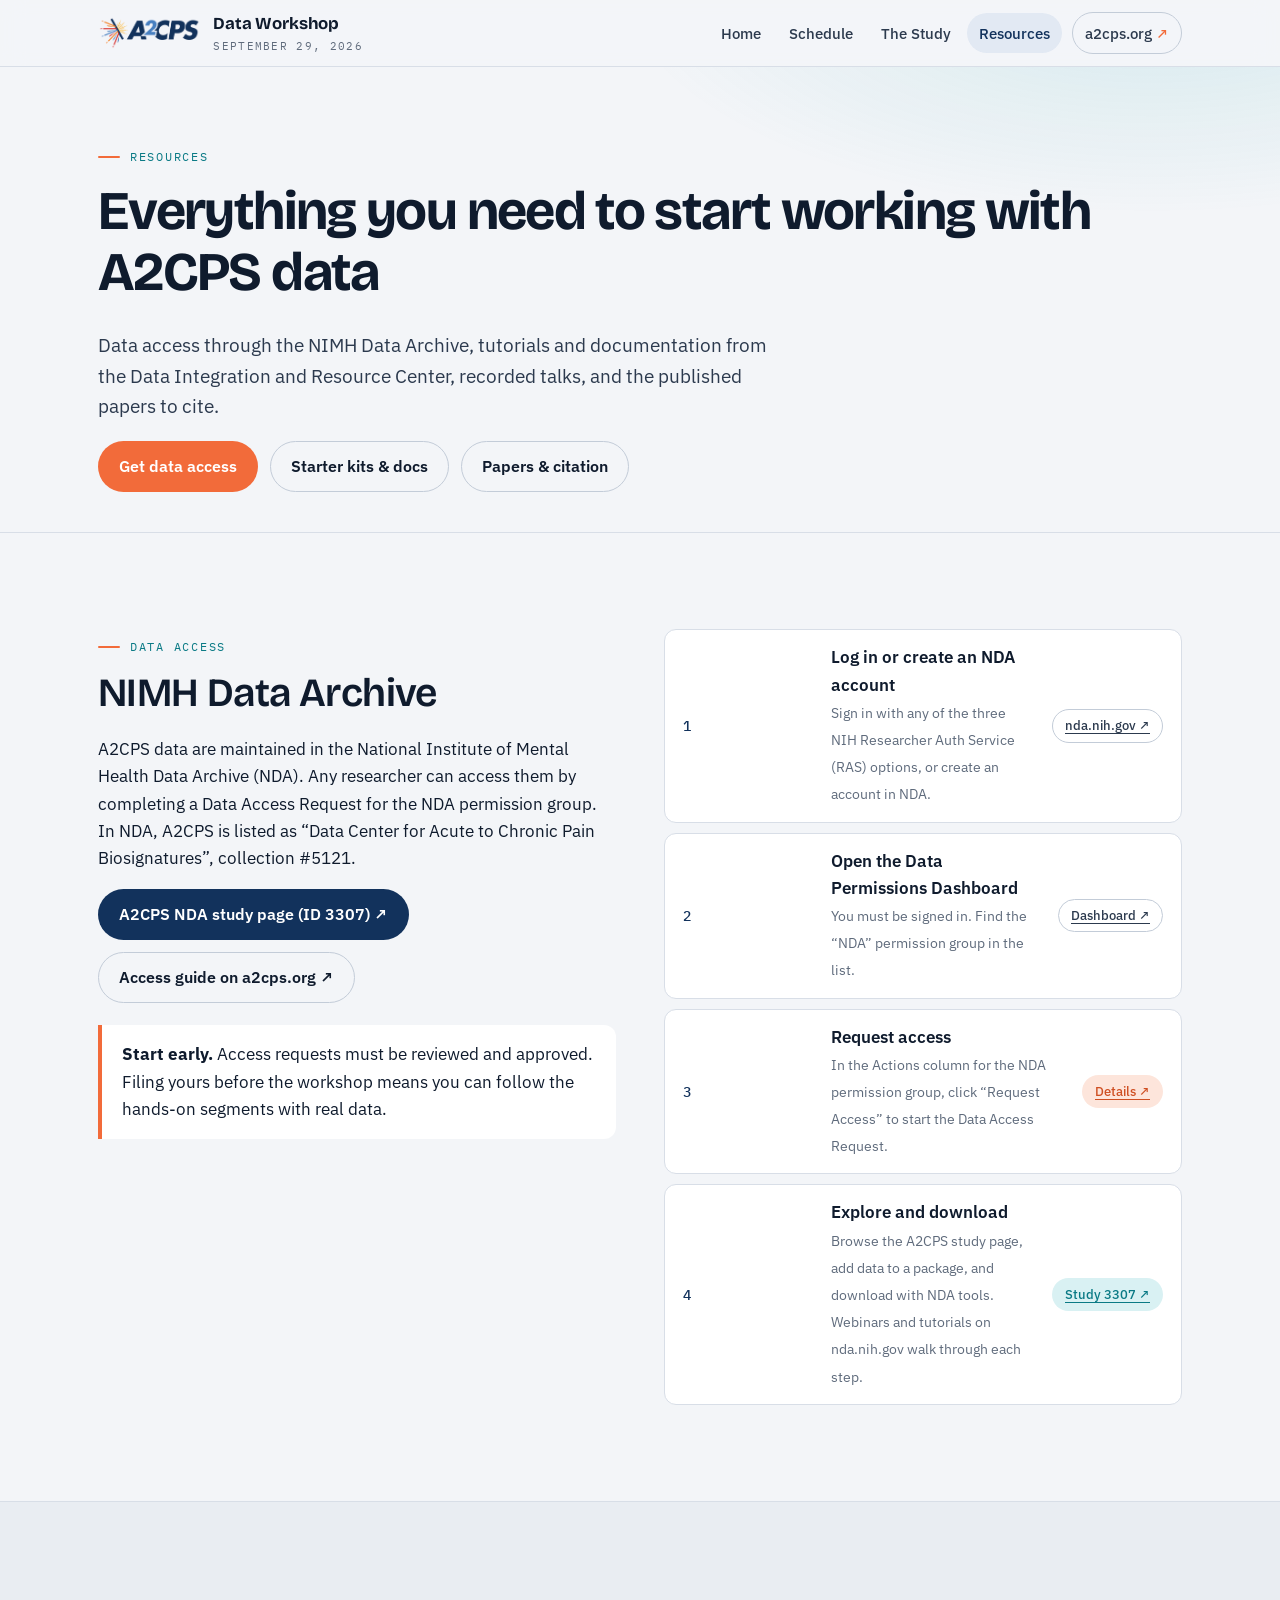
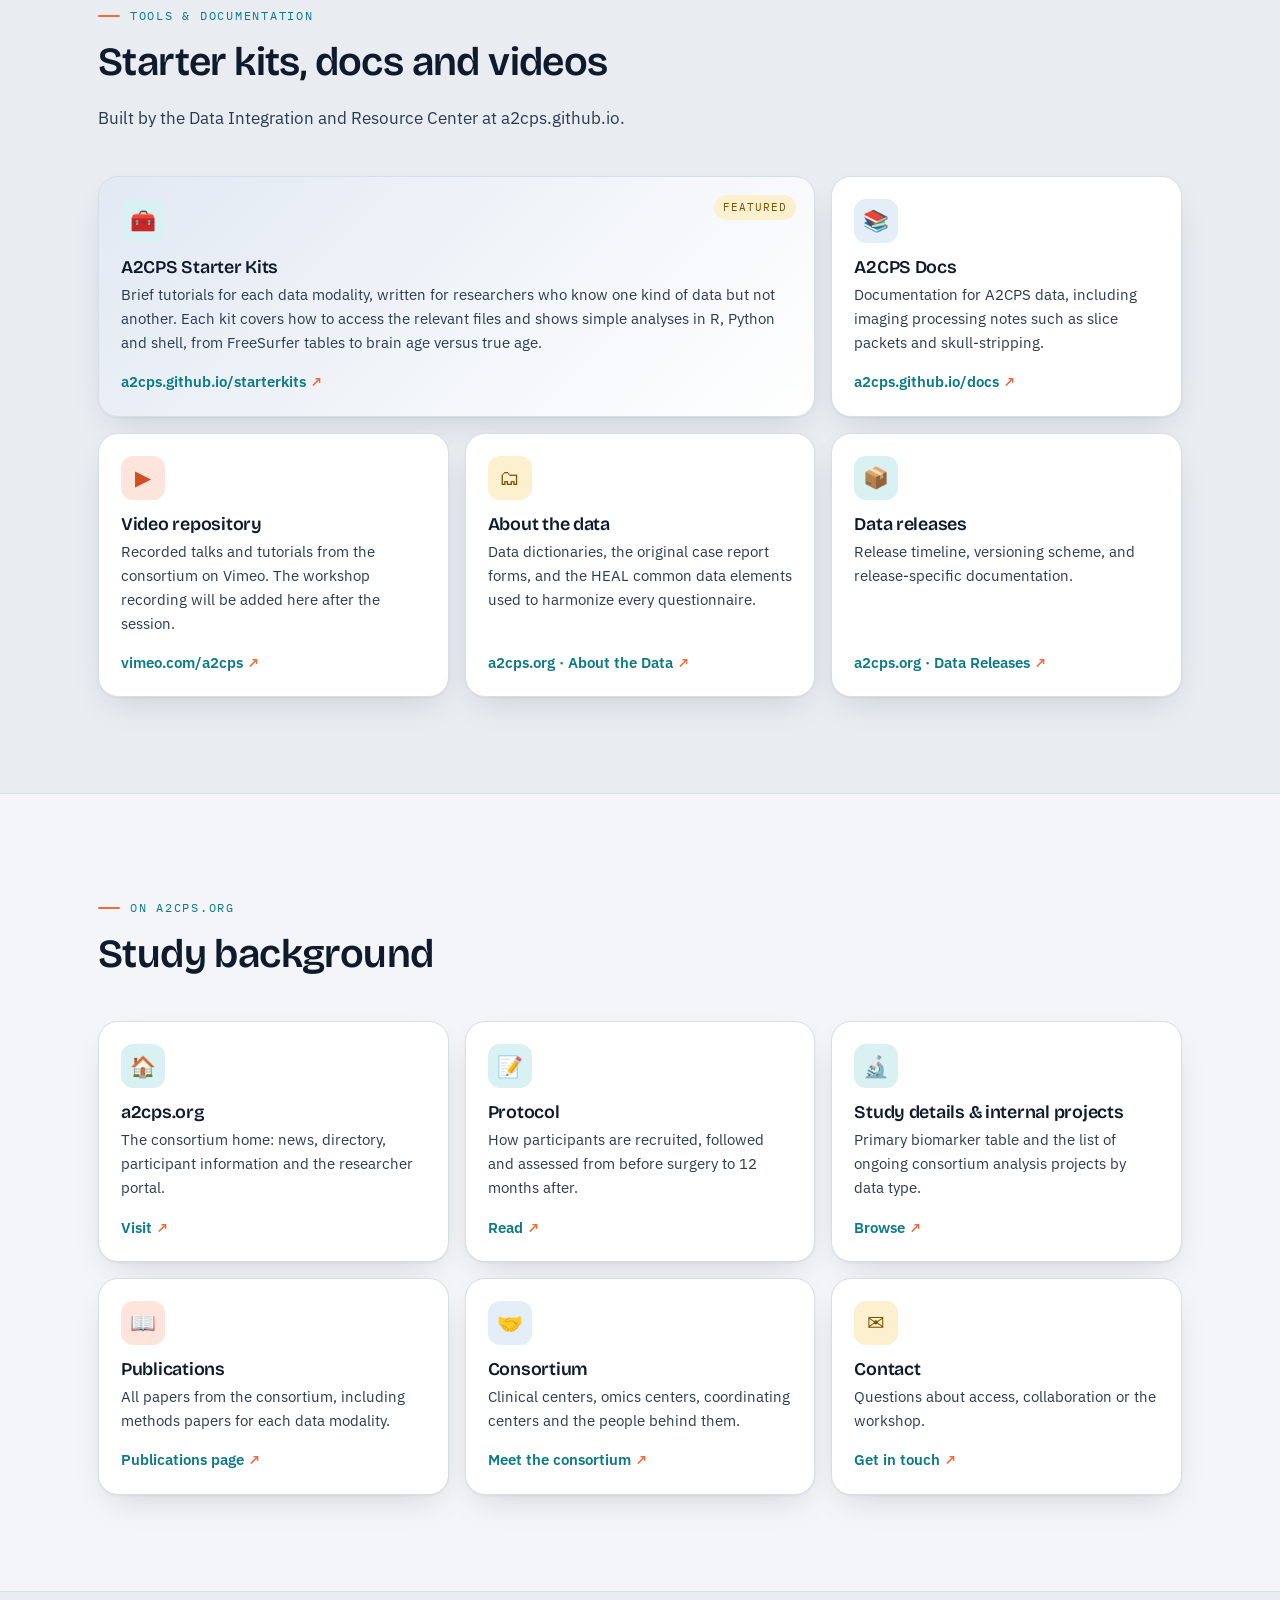
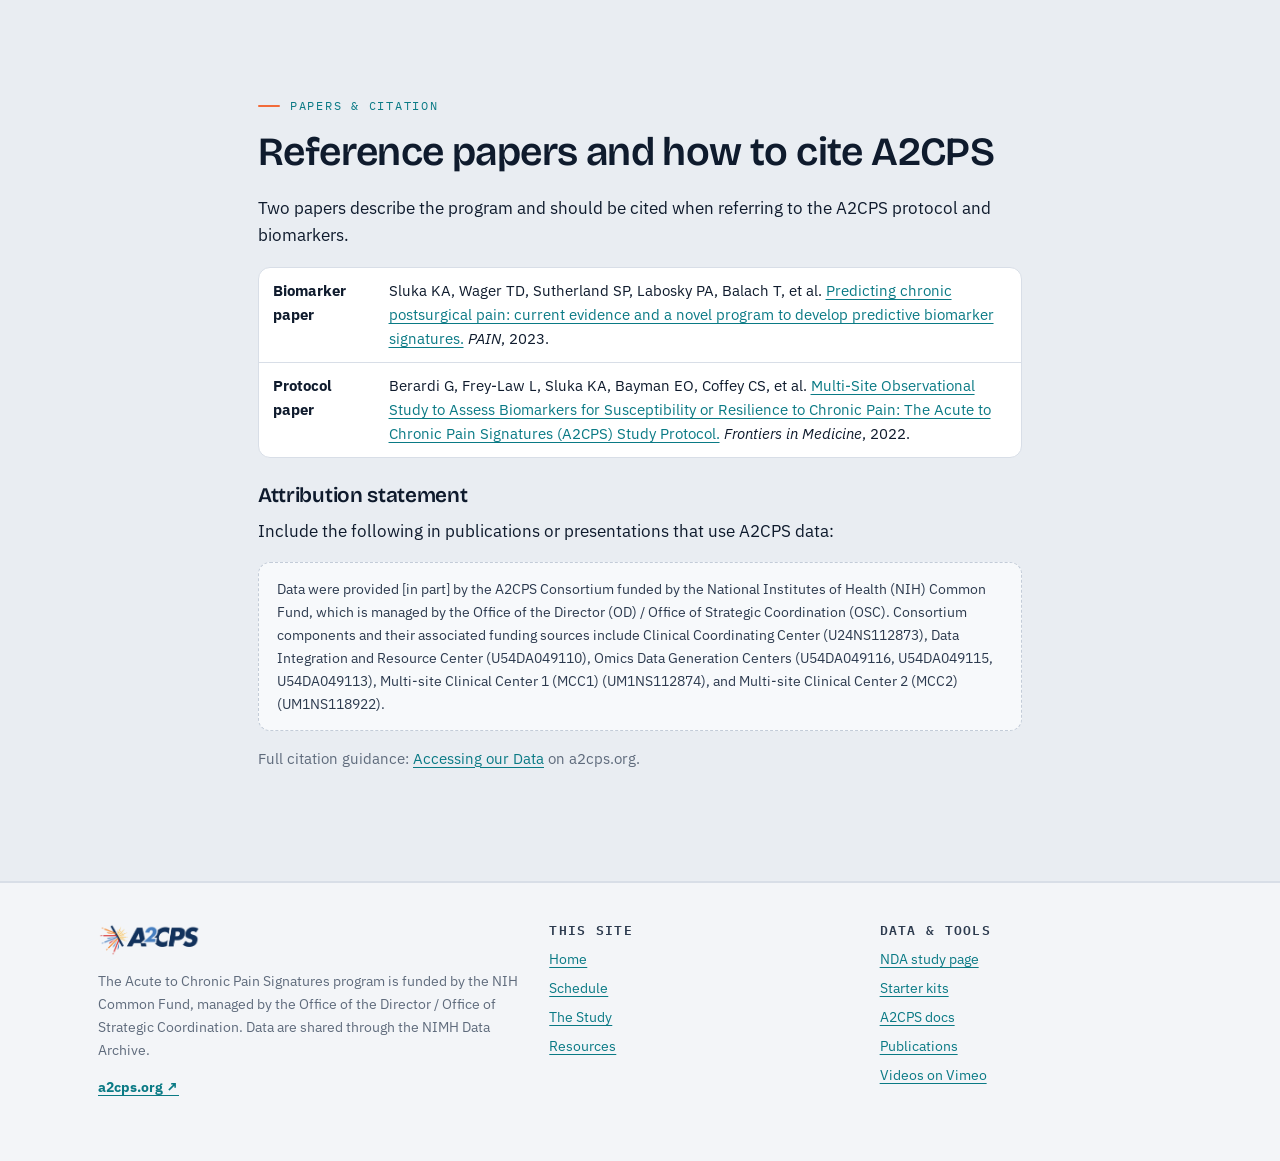
==== resources.html @ 1382c368 "Build A2CPS Data Workshop 2026 site Home, schedule, study and resources pages with interactive hero," ====
<!doctype html>
<html lang="en">
<head>
<meta charset="utf-8">
<meta name="viewport" content="width=device-width, initial-scale=1">
<title>Resources · A2CPS Data Workshop 2026</title>
<meta name="description" content="Resources for working with A2CPS data: NIMH Data Archive access, starter kits, documentation, videos, publications and how to cite.">
<link rel="icon" href="assets/img/a2cps-logo.png">
<link rel="preconnect" href="https://fonts.googleapis.com">
<link rel="preconnect" href="https://fonts.gstatic.com" crossorigin>
<link href="https://fonts.googleapis.com/css2?family=Bricolage+Grotesque:opsz,wght@12..96,400;12..96,600;12..96,700;12..96,800&family=IBM+Plex+Sans:wght@400;500;600&family=IBM+Plex+Mono:wght@400;500&display=swap" rel="stylesheet">
<link rel="stylesheet" href="assets/css/site.css">
</head>
<body>

<header class="nav">
  <div class="wrap nav__in">
    <a class="brand" href="index.html"><img src="assets/img/a2cps-logo.png" alt="A2CPS"><span>Data Workshop<small>September 29, 2026</small></span></a>
    <button class="nav__toggle" aria-label="Menu" aria-expanded="false">☰</button>
    <nav class="nav__links">
      <a href="index.html">Home</a>
      <a href="schedule.html">Schedule</a>
      <a href="study.html">The Study</a>
      <a href="resources.html" aria-current="page">Resources</a>
      <a class="ext" href="https://a2cps.org" target="_blank" rel="noopener">a2cps.org</a>
    </nav>
  </div>
</header>

<section class="page-head">
  <div class="wrap">
    <div class="eyebrow">Resources</div>
    <h1>Everything you need to start working with A2CPS data</h1>
    <p class="lede">Data access through the NIMH Data Archive, tutorials and documentation from the Data Integration and Resource Center, recorded talks, and the published papers to cite.</p>
    <div class="btn-row">
      <a class="btn btn--primary" href="#nda">Get data access</a>
      <a class="btn btn--ghost" href="#kits">Starter kits &amp; docs</a>
      <a class="btn btn--ghost" href="#papers">Papers &amp; citation</a>
    </div>
  </div>
</section>

<!-- ============ NDA ============ -->
<section id="nda">
  <div class="wrap">
    <div class="split" style="align-items:start">
      <div>
        <div class="eyebrow">Data access</div>
        <h2>NIMH Data Archive</h2>
        <p>A2CPS data are maintained in the National Institute of Mental Health Data Archive (NDA). Any researcher can access them by completing a Data Access Request for the NDA permission group. In NDA, A2CPS is listed as “Data Center for Acute to Chronic Pain Biosignatures”, collection #5121.</p>
        <div class="btn-row">
          <a class="btn btn--ink" href="https://nda.nih.gov/study.html?id=3307" target="_blank" rel="noopener">A2CPS NDA study page (ID 3307) ↗</a>
          <a class="btn btn--ghost" href="https://a2cps.org/researchers/accessing-our-data/" target="_blank" rel="noopener">Access guide on a2cps.org ↗</a>
        </div>
        <div class="callout" style="margin-top:22px">
          <p><b>Start early.</b> Access requests must be reviewed and approved. Filing yours before the workshop means you can follow the hands-on segments with real data.</p>
        </div>
      </div>
      <ol class="sched">
        <li><time>1</time><span><span class="t">Log in or create an NDA account</span><br><span class="who">Sign in with any of the three NIH Researcher Auth Service (RAS) options, or create an account in NDA.</span></span><a class="chip" href="https://nda.nih.gov/" target="_blank" rel="noopener">nda.nih.gov ↗</a></li>
        <li><time>2</time><span><span class="t">Open the Data Permissions Dashboard</span><br><span class="who">You must be signed in. Find the “NDA” permission group in the list.</span></span><a class="chip" href="https://nda.nih.gov/user/dashboard/data_permissions.html" target="_blank" rel="noopener">Dashboard ↗</a></li>
        <li><time>3</time><span><span class="t">Request access</span><br><span class="who">In the Actions column for the NDA permission group, click “Request Access” to start the Data Access Request.</span></span><a class="chip chip--ember" href="https://a2cps.org/researchers/accessing-our-data/" target="_blank" rel="noopener">Details ↗</a></li>
        <li><time>4</time><span><span class="t">Explore and download</span><br><span class="who">Browse the A2CPS study page, add data to a package, and download with NDA tools. Webinars and tutorials on nda.nih.gov walk through each step.</span></span><a class="chip chip--teal" href="https://nda.nih.gov/study.html?id=3307" target="_blank" rel="noopener">Study 3307 ↗</a></li>
      </ol>
    </div>
  </div>
</section>

<!-- ============ TOOLS ============ -->
<section class="section--band" id="kits">
  <div class="wrap">
    <div class="section-head">
      <div class="eyebrow">Tools &amp; documentation</div>
      <h2>Starter kits, docs and videos</h2>
      <p>Built by the Data Integration and Resource Center at a2cps.github.io.</p>
    </div>
    <div class="cards reveal">
      <a class="card card--featured" href="https://a2cps.github.io/starterkits/dev/" target="_blank" rel="noopener">
        <span class="tag">Featured</span>
        <div class="card__icon">🧰</div>
        <h3>A2CPS Starter Kits</h3>
        <p>Brief tutorials for each data modality, written for researchers who know one kind of data but not another. Each kit covers how to access the relevant files and shows simple analyses in R, Python and shell, from FreeSurfer tables to brain age versus true age.</p>
        <span class="cta">a2cps.github.io/starterkits</span>
      </a>
      <a class="card" href="https://a2cps.github.io/docs/" target="_blank" rel="noopener">
        <div class="card__icon" style="background:var(--sky-soft); color:var(--navy)">📚</div>
        <h3>A2CPS Docs</h3>
        <p>Documentation for A2CPS data, including imaging processing notes such as slice packets and skull-stripping.</p>
        <span class="cta">a2cps.github.io/docs</span>
      </a>
      <a class="card" href="https://vimeo.com/a2cps" target="_blank" rel="noopener">
        <div class="card__icon" style="background:var(--ember-soft); color:var(--ember-deep)">▶</div>
        <h3>Video repository</h3>
        <p>Recorded talks and tutorials from the consortium on Vimeo. The workshop recording will be added here after the session.</p>
        <span class="cta">vimeo.com/a2cps</span>
      </a>
      <a class="card" href="https://a2cps.org/researchers/data-releases/about-the-data" target="_blank" rel="noopener">
        <div class="card__icon" style="background:var(--gold-soft); color:#7a5300">🗂</div>
        <h3>About the data</h3>
        <p>Data dictionaries, the original case report forms, and the HEAL common data elements used to harmonize every questionnaire.</p>
        <span class="cta">a2cps.org · About the Data</span>
      </a>
      <a class="card" href="https://a2cps.org/researchers/data-releases/" target="_blank" rel="noopener">
        <div class="card__icon">📦</div>
        <h3>Data releases</h3>
        <p>Release timeline, versioning scheme, and release-specific documentation.</p>
        <span class="cta">a2cps.org · Data Releases</span>
      </a>
    </div>
  </div>
</section>

<!-- ============ ABOUT THE STUDY ============ -->
<section id="about">
  <div class="wrap">
    <div class="section-head">
      <div class="eyebrow">On a2cps.org</div>
      <h2>Study background</h2>
    </div>
    <div class="cards reveal">
      <a class="card" href="https://a2cps.org/" target="_blank" rel="noopener"><div class="card__icon">🏠</div><h3>a2cps.org</h3><p>The consortium home: news, directory, participant information and the researcher portal.</p><span class="cta">Visit</span></a>
      <a class="card" href="https://a2cps.org/about/protocol/" target="_blank" rel="noopener"><div class="card__icon">📝</div><h3>Protocol</h3><p>How participants are recruited, followed and assessed from before surgery to 12 months after.</p><span class="cta">Read</span></a>
      <a class="card" href="https://a2cps.org/researchers/a2cps-study-details/" target="_blank" rel="noopener"><div class="card__icon">🔬</div><h3>Study details &amp; internal projects</h3><p>Primary biomarker table and the list of ongoing consortium analysis projects by data type.</p><span class="cta">Browse</span></a>
      <a class="card" href="https://a2cps.org/news/publications/" target="_blank" rel="noopener"><div class="card__icon" style="background:var(--ember-soft); color:var(--ember-deep)">📖</div><h3>Publications</h3><p>All papers from the consortium, including methods papers for each data modality.</p><span class="cta">Publications page</span></a>
      <a class="card" href="https://a2cps.org/about/consortium" target="_blank" rel="noopener"><div class="card__icon" style="background:var(--sky-soft); color:var(--navy)">🤝</div><h3>Consortium</h3><p>Clinical centers, omics centers, coordinating centers and the people behind them.</p><span class="cta">Meet the consortium</span></a>
      <a class="card" href="https://a2cps.org/contact/" target="_blank" rel="noopener"><div class="card__icon" style="background:var(--gold-soft); color:#7a5300">✉</div><h3>Contact</h3><p>Questions about access, collaboration or the workshop.</p><span class="cta">Get in touch</span></a>
    </div>
  </div>
</section>

<!-- ============ PAPERS & CITATION ============ -->
<section class="section--band" id="papers">
  <div class="wrap wrap--narrow">
    <div class="eyebrow">Papers &amp; citation</div>
    <h2>Reference papers and how to cite A2CPS</h2>
    <p>Two papers describe the program and should be cited when referring to the A2CPS protocol and biomarkers.</p>
    <div class="table-wrap" style="margin: 18px 0 26px">
      <table>
        <tr><td><b>Biomarker paper</b></td><td>Sluka KA, Wager TD, Sutherland SP, Labosky PA, Balach T, et al. <a href="https://journals.lww.com/pain/fulltext/2023/09000/predicting_chronic_postsurgical_pain__current.5.aspx" target="_blank" rel="noopener">Predicting chronic postsurgical pain: current evidence and a novel program to develop predictive biomarker signatures.</a> <i>PAIN</i>, 2023.</td></tr>
        <tr><td><b>Protocol paper</b></td><td>Berardi G, Frey-Law L, Sluka KA, Bayman EO, Coffey CS, et al. <a href="https://www.frontiersin.org/articles/10.3389/fmed.2022.849214/full" target="_blank" rel="noopener">Multi-Site Observational Study to Assess Biomarkers for Susceptibility or Resilience to Chronic Pain: The Acute to Chronic Pain Signatures (A2CPS) Study Protocol.</a> <i>Frontiers in Medicine</i>, 2022.</td></tr>
      </table>
    </div>
    <h3>Attribution statement</h3>
    <p>Include the following in publications or presentations that use A2CPS data:</p>
    <div class="cite">Data were provided [in part] by the A2CPS Consortium funded by the National Institutes of Health (NIH) Common Fund, which is managed by the Office of the Director (OD) / Office of Strategic Coordination (OSC). Consortium components and their associated funding sources include Clinical Coordinating Center (U24NS112873), Data Integration and Resource Center (U54DA049110), Omics Data Generation Centers (U54DA049116, U54DA049115, U54DA049113), Multi-site Clinical Center 1 (MCC1) (UM1NS112874), and Multi-site Clinical Center 2 (MCC2) (UM1NS118922).</div>
    <p style="margin-top:16px; font-size:.92rem; color:var(--muted)">Full citation guidance: <a href="https://a2cps.org/researchers/accessing-our-data/" target="_blank" rel="noopener">Accessing our Data</a> on a2cps.org.</p>
  </div>
</section>

<footer class="footer">
  <div class="wrap footer__in">
    <div>
      <img src="assets/img/a2cps-logo.png" alt="A2CPS">
      <p>The Acute to Chronic Pain Signatures program is funded by the NIH Common Fund, managed by the Office of the Director / Office of Strategic Coordination. Data are shared through the NIMH Data Archive.</p>
      <p><a href="https://a2cps.org" target="_blank" rel="noopener"><b>a2cps.org ↗</b></a></p>
    </div>
    <div>
      <h4>This site</h4>
      <ul><li><a href="index.html">Home</a></li><li><a href="schedule.html">Schedule</a></li><li><a href="study.html">The Study</a></li><li><a href="resources.html">Resources</a></li></ul>
    </div>
    <div>
      <h4>Data &amp; tools</h4>
      <ul>
        <li><a href="https://nda.nih.gov/study.html?id=3307" target="_blank" rel="noopener">NDA study page</a></li>
        <li><a href="https://a2cps.github.io/starterkits/dev/" target="_blank" rel="noopener">Starter kits</a></li>
        <li><a href="https://a2cps.github.io/docs/" target="_blank" rel="noopener">A2CPS docs</a></li>
        <li><a href="https://a2cps.org/news/publications/" target="_blank" rel="noopener">Publications</a></li>
        <li><a href="https://vimeo.com/a2cps" target="_blank" rel="noopener">Videos on Vimeo</a></li>
      </ul>
    </div>
  </div>
</footer>

<script src="assets/js/site.js"></script>
</body>
</html>
---- assets/css/site.css ----
/* ==========================================================================
   A2CPS Data Workshop 2026 — site styles
   Cool "mist" paper, ink navy, with signal accents drawn from the A2CPS mark
   (teal for interaction, ember for energy, gold as a rare spark).
   Display: Bricolage Grotesque. Text: IBM Plex Sans. Code: IBM Plex Mono.
   ========================================================================== */
:root {
  --bg: #f3f5f8; --bg-2: #e9edf2; --bg-3: #dfe5ec;
  --ink: #0f1b2d; --ink-2: #2c3a4e; --muted: #5f6b7c;
  --line: #d8dee7; --line-2: #c3ccd8;
  --navy: #12325c; --navy-deep: #0b2244; --navy-soft: #e2e9f3;
  --teal: #0e9aa7; --teal-deep: #0a7a85; --teal-soft: #d9f1f3;
  --ember: #f26b3a; --ember-deep: #cf4f22; --ember-soft: #fde5db;
  --gold: #f2b32c; --gold-soft: #fdf0cf;
  --sky: #5b8fc7; --sky-soft: #e4eef9;
  --surface: #ffffff; --surface-2: #f7f9fb;
  --shadow: 0 1px 2px rgba(15,27,45,.05), 0 14px 36px -14px rgba(15,27,45,.18);
  --radius: 20px; --radius-sm: 12px; --max: 1180px; --pad: clamp(20px, 4vw, 48px);
  --display: "Bricolage Grotesque", "Helvetica Neue", Helvetica, Arial, sans-serif;
  --sans: "IBM Plex Sans", -apple-system, BlinkMacSystemFont, "Segoe UI", Helvetica, Arial, sans-serif;
  --mono: "IBM Plex Mono", "SFMono-Regular", Menlo, monospace;
  --ease: cubic-bezier(.2,.7,.2,1);
  color-scheme: light;
}
@media (prefers-color-scheme: dark) {
  :root:not([data-theme="light"]) {
    --bg: #0d1420; --bg-2: #121a28; --bg-3: #182233;
    --ink: #e8ecf2; --ink-2: #c5ccd8; --muted: #8b96a8;
    --line: #26314a; --line-2: #35435e;
    --navy: #9db9dc; --navy-deep: #c3d5ea; --navy-soft: #16233a;
    --teal: #2fc1cf; --teal-deep: #6fdbe5; --teal-soft: #0f2f34;
    --ember: #ff8a5c; --ember-deep: #ffa583; --ember-soft: #3b2117;
    --gold: #f6c35a; --gold-soft: #3a2d10;
    --sky: #7fb0e6; --sky-soft: #172a42;
    --surface: #141c2b; --surface-2: #1b2536;
    --shadow: 0 1px 2px rgba(0,0,0,.4), 0 14px 36px -14px rgba(0,0,0,.6);
    color-scheme: dark;
  }
}
:root[data-theme="dark"] {
  --bg: #0d1420; --bg-2: #121a28; --bg-3: #182233;
  --ink: #e8ecf2; --ink-2: #c5ccd8; --muted: #8b96a8;
  --line: #26314a; --line-2: #35435e;
  --navy: #9db9dc; --navy-deep: #c3d5ea; --navy-soft: #16233a;
  --teal: #2fc1cf; --teal-deep: #6fdbe5; --teal-soft: #0f2f34;
  --ember: #ff8a5c; --ember-deep: #ffa583; --ember-soft: #3b2117;
  --gold: #f6c35a; --gold-soft: #3a2d10;
  --sky: #7fb0e6; --sky-soft: #172a42;
  --surface: #141c2b; --surface-2: #1b2536;
  --shadow: 0 1px 2px rgba(0,0,0,.4), 0 14px 36px -14px rgba(0,0,0,.6);
  color-scheme: dark;
}

*, *::before, *::after { box-sizing: border-box; }
html { scroll-behavior: smooth; -webkit-text-size-adjust: 100%; }
body { margin: 0; background: var(--bg); color: var(--ink); font-family: var(--sans); font-size: 17px; line-height: 1.6; -webkit-font-smoothing: antialiased; }
img { max-width: 100%; height: auto; display: block; }
a { color: inherit; text-decoration: none; }
p a, li a, dd a, .prose a, td a { color: var(--teal-deep); text-decoration: underline; text-decoration-thickness: 1px; text-underline-offset: 3px; }
p a:hover, li a:hover, td a:hover { color: var(--ember-deep); }
h1, h2, h3, h4 { font-family: var(--display); font-weight: 600; letter-spacing: -.015em; line-height: 1.12; margin: 0 0 .5em; color: var(--ink); }
h1 { font-size: clamp(2rem, 3.6vw, 3.1rem); font-weight: 700; letter-spacing: -.03em; }
h2 { font-size: clamp(1.7rem, 3.2vw, 2.5rem); }
h3 { font-size: 1.3rem; }
p { margin: 0 0 1em; }
code, .mono { font-family: var(--mono); font-size: .92em; }
.wrap { max-width: var(--max); margin: 0 auto; padding: 0 var(--pad); }
.wrap--narrow { max-width: 860px; }
section { padding: clamp(48px, 8vw, 96px) 0; }
.section--tight { padding: clamp(28px, 5vw, 56px) 0; }
.section--band { background: var(--bg-2); border-top: 1px solid var(--line); border-bottom: 1px solid var(--line); }
.section--ink { background: var(--navy-deep); color: #e8ecf2; }
:root[data-theme="dark"] .section--ink, .section--ink { --ink: #f2f5f9; --ink-2: #d5dce7; --muted: #a7b3c5; --navy: #9db9dc; --teal-deep: #6fdbe5; --ember-deep: #ffa583; --ember-soft: #3b2117; --teal-soft: #0f2f34; --gold-soft: #3a2d10; --line: rgba(255,255,255,.14); --surface: rgba(255,255,255,.06); --surface-2: rgba(255,255,255,.1); }
.section--ink h2, .section--ink h3 { color: #fff; }
.eyebrow { font-family: var(--mono); font-size: .78rem; letter-spacing: .14em; text-transform: uppercase; color: var(--teal-deep); margin-bottom: 14px; display: inline-flex; align-items: center; gap: 10px; }
.eyebrow::before { content: ""; width: 22px; height: 2px; background: var(--ember); border-radius: 2px; }
.section--ink .eyebrow { color: var(--teal); }
.section--ink .chip--gold { color: var(--gold); }
.lede { font-size: 1.2rem; color: var(--ink-2); max-width: 62ch; }
.section-head { max-width: 760px; margin-bottom: clamp(24px, 4vw, 44px); }
.section-head p { color: var(--ink-2); }

/* ---- Nav ---- */
.nav { position: sticky; top: 0; z-index: 50; background: color-mix(in srgb, var(--bg) 84%, transparent); backdrop-filter: saturate(160%) blur(12px); -webkit-backdrop-filter: saturate(160%) blur(12px); border-bottom: 1px solid var(--line); }
.nav__in { display: flex; align-items: center; gap: 18px; height: 66px; }
.brand { display: flex; align-items: center; gap: 12px; font-family: var(--display); font-weight: 700; letter-spacing: -.01em; font-size: 1.05rem; }
.brand img { height: 34px; width: auto; }
.brand span { color: var(--ink); }
.brand small { display: block; font-family: var(--mono); font-weight: 400; font-size: .68rem; letter-spacing: .12em; text-transform: uppercase; color: var(--muted); }
.nav__links { margin-left: auto; display: flex; gap: 4px; align-items: center; }
.nav__links a { padding: 8px 12px; border-radius: 999px; font-weight: 500; font-size: .95rem; color: var(--ink-2); transition: background .2s var(--ease), color .2s var(--ease); }
.nav__links a:hover { background: var(--bg-3); color: var(--ink); }
.nav__links a[aria-current="page"] { background: var(--navy-soft); color: var(--navy); }
.nav__links a.ext { border: 1px solid var(--line-2); margin-left: 6px; }
.nav__links a.ext::after { content: " ↗"; color: var(--ember); }
.nav__toggle { display: none; margin-left: auto; background: none; border: 1px solid var(--line-2); border-radius: 10px; width: 42px; height: 38px; color: var(--ink); font-size: 1.2rem; cursor: pointer; }
@media (max-width: 760px) {
  .nav__toggle { display: inline-flex; align-items: center; justify-content: center; }
  .nav__links { display: none; position: absolute; left: 0; right: 0; top: 66px; flex-direction: column; align-items: stretch; background: var(--surface); border-bottom: 1px solid var(--line); padding: 10px var(--pad) 16px; box-shadow: var(--shadow); }
  .nav__links.open { display: flex; }
  .nav__links a.ext { margin-left: 0; }
}

/* ---- Buttons ---- */
.btn { display: inline-flex; align-items: center; gap: 8px; padding: 12px 20px; border-radius: 999px; font-weight: 600; font-size: .98rem; border: 1px solid transparent; transition: transform .2s var(--ease), box-shadow .2s var(--ease), background .2s var(--ease); cursor: pointer; }
.btn:hover { transform: translateY(-1px); box-shadow: var(--shadow); }
.btn--primary { background: var(--ember); color: #fff; }
.btn--primary:hover { background: var(--ember-deep); }
.btn--ink { background: var(--navy); color: #fff; }
:root[data-theme="dark"] .btn--ink { color: var(--bg); }
@media (prefers-color-scheme: dark) { :root:not([data-theme="light"]) .btn--ink { color: var(--bg); } }
.btn--ghost { background: transparent; color: var(--ink); border-color: var(--line-2); }
.btn--ghost:hover { background: var(--surface); }
.btn--teal { background: var(--teal); color: #fff; }
.btn--teal:hover { background: var(--teal-deep); }
.btn-row { display: flex; flex-wrap: wrap; gap: 12px; }

/* ---- Hero ---- */
.hero { position: relative; overflow: hidden; padding: clamp(40px, 7vw, 90px) 0 clamp(36px, 6vw, 72px); background:
  radial-gradient(1100px 520px at 80% -10%, color-mix(in srgb, var(--teal) 16%, transparent), transparent 60%),
  radial-gradient(900px 500px at -10% 110%, color-mix(in srgb, var(--ember) 14%, transparent), transparent 60%),
  var(--bg); }
.hero__grid { display: grid; grid-template-columns: 1.15fr .85fr; gap: clamp(24px, 5vw, 64px); align-items: center; position: relative; z-index: 2; }
@media (max-width: 900px) { .hero__grid { grid-template-columns: 1fr; } }
.hero h1 { margin-bottom: .35em; }
.hero h1 em { font-style: normal; color: var(--teal-deep); }
.hero .lede { margin-bottom: 1.4em; }
.hero__meta { display: flex; flex-wrap: wrap; gap: 10px 22px; margin: 0 0 26px; padding: 0; list-style: none; font-family: var(--mono); font-size: .86rem; color: var(--ink-2); }
.hero__meta li { display: flex; align-items: center; gap: 8px; }
.hero__meta li::before { content: ""; width: 8px; height: 8px; border-radius: 50%; background: var(--ember); box-shadow: 0 0 0 4px var(--ember-soft); }
.hero__meta li:nth-child(2)::before { background: var(--teal); box-shadow: 0 0 0 4px var(--teal-soft); }
.hero__meta li:nth-child(3)::before { background: var(--gold); box-shadow: 0 0 0 4px var(--gold-soft); }
.hero__canvas { position: absolute; inset: 0; width: 100%; height: 100%; z-index: 1; pointer-events: none; }
.logo-stage { position: relative; display: grid; place-items: center; min-height: 340px; perspective: 1200px; cursor: crosshair; }
.logo-stage__ring { position: absolute; inset: 8% 4%; border-radius: 50%; background: radial-gradient(closest-side, color-mix(in srgb, var(--surface) 92%, transparent), transparent); filter: blur(2px); transition: transform .6s var(--ease); }
.logo-stage__img { position: relative; width: min(92%, 560px); height: auto; will-change: transform, filter; transition: filter .25s var(--ease), transform .15s ease-out; filter: drop-shadow(0 18px 30px rgba(15,27,45,.18)); }
.logo-stage__hint { position: absolute; bottom: 2px; left: 50%; transform: translateX(-50%); font-family: var(--mono); font-size: .74rem; letter-spacing: .1em; text-transform: uppercase; color: var(--muted); white-space: nowrap; transition: opacity .4s; }
.logo-stage.active .logo-stage__hint { opacity: 0; }
@media (max-width: 900px) { .logo-stage { min-height: 240px; order: -1; } }

/* ---- Highlight tiles ---- */
.tiles { display: grid; grid-template-columns: repeat(4, 1fr); gap: 16px; }
@media (max-width: 1000px) { .tiles { grid-template-columns: repeat(2, 1fr); } }
@media (max-width: 560px) { .tiles { grid-template-columns: 1fr; } }
.tile { position: relative; background: var(--surface); border: 1px solid var(--line); border-radius: var(--radius); padding: 24px 22px 22px; box-shadow: var(--shadow); overflow: hidden; transition: transform .25s var(--ease), border-color .25s var(--ease); }
.tile:hover { transform: translateY(-3px); border-color: var(--teal); }
.tile::before { content: ""; position: absolute; top: 0; left: 0; right: 0; height: 4px; background: var(--accent, var(--teal)); }
.tile__k { font-family: var(--display); font-size: 2.6rem; font-weight: 700; letter-spacing: -.03em; line-height: 1; color: var(--accent, var(--teal-deep)); margin-bottom: 10px; }
.tile__k small { font-size: 1rem; font-weight: 500; letter-spacing: 0; color: var(--muted); margin-left: 4px; }
.tile h3 { font-size: 1.08rem; margin-bottom: 6px; }
.tile p { color: var(--ink-2); font-size: .95rem; margin: 0; }
.tile a.more { display: inline-block; margin-top: 12px; font-size: .9rem; font-weight: 600; color: var(--accent, var(--teal-deep)); }

/* ---- Schedule (compact + full) ---- */
.sched { list-style: none; margin: 0; padding: 0; display: grid; gap: 10px; }
.sched li { display: grid; grid-template-columns: 130px 1fr auto; gap: 18px; align-items: center; background: var(--surface); border: 1px solid var(--line); border-radius: var(--radius-sm); padding: 14px 18px; transition: border-color .2s, transform .2s var(--ease); }
.sched li:hover { border-color: var(--teal); transform: translateX(4px); }
.sched time { font-family: var(--mono); font-size: .9rem; color: var(--navy); font-weight: 500; }
.sched .t { font-weight: 600; }
.sched .who { color: var(--muted); font-size: .9rem; }
.sched .dur { font-family: var(--mono); font-size: .78rem; color: var(--muted); background: var(--bg-2); padding: 4px 10px; border-radius: 999px; white-space: nowrap; }
@media (max-width: 600px) { .sched li { grid-template-columns: 1fr; gap: 4px; } .sched .dur { justify-self: start; } }

.agenda { position: relative; display: grid; gap: 0; }
.agenda__item { display: grid; grid-template-columns: 150px 1fr; gap: 28px; padding: 28px 0; border-top: 1px solid var(--line); position: relative; }
.agenda__item:last-child { border-bottom: 1px solid var(--line); }
.agenda__time { font-family: var(--mono); color: var(--navy); font-size: .95rem; font-weight: 500; padding-top: 4px; }
.agenda__time small { display: block; color: var(--muted); font-size: .78rem; margin-top: 4px; }
.agenda__body h3 { margin-bottom: 4px; font-size: 1.35rem; }
.agenda__who { color: var(--teal-deep); font-weight: 600; font-size: .95rem; margin-bottom: 8px; }
.agenda__body p { color: var(--ink-2); margin-bottom: 8px; }
.agenda__body ul { margin: 6px 0 10px; padding-left: 20px; color: var(--ink-2); }
.agenda__sub { display: grid; gap: 10px; margin-top: 10px; }
.agenda__sub div { background: var(--surface); border: 1px solid var(--line); border-radius: var(--radius-sm); padding: 12px 16px; display: grid; grid-template-columns: 1fr auto; gap: 12px; align-items: center; }
.agenda__sub b { display: block; }
.agenda__sub span { color: var(--muted); font-size: .9rem; }
.agenda__sub .dur { font-family: var(--mono); font-size: .78rem; color: var(--muted); }
.agenda__links { display: flex; flex-wrap: wrap; gap: 8px; margin-top: 10px; }
.chip { display: inline-flex; align-items: center; gap: 6px; padding: 5px 12px; border-radius: 999px; font-size: .84rem; font-weight: 500; border: 1px solid var(--line-2); background: var(--surface); color: var(--ink-2); transition: all .2s var(--ease); }
.chip:hover { border-color: var(--teal); color: var(--teal-deep); }
.chip--ember { background: var(--ember-soft); border-color: transparent; color: var(--ember-deep); }
.chip--teal { background: var(--teal-soft); border-color: transparent; color: var(--teal-deep); }
.chip--gold { background: var(--gold-soft); border-color: transparent; color: #7a5300; }
.chip--sky { background: var(--sky-soft); border-color: transparent; color: var(--navy); }
.agenda__num { position: absolute; left: -46px; top: 30px; width: 30px; height: 30px; border-radius: 50%; background: var(--ember); color: #fff; font-family: var(--mono); font-size: .8rem; display: grid; place-items: center; }
@media (max-width: 700px) { .agenda__item { grid-template-columns: 1fr; gap: 6px; } .agenda__num { display: none; } }

/* ---- Modalities (data types) ---- */
.mods { display: grid; grid-template-columns: repeat(3, 1fr); gap: 16px; }
@media (max-width: 900px) { .mods { grid-template-columns: repeat(2, 1fr); } }
@media (max-width: 540px) { .mods { grid-template-columns: 1fr; } }
.mod { background: var(--surface); border: 1px solid var(--line); border-radius: var(--radius); padding: 22px; display: grid; grid-template-columns: 64px 1fr; gap: 16px; align-items: start; box-shadow: var(--shadow); transition: transform .25s var(--ease), border-color .25s var(--ease); }
.mod:hover { transform: translateY(-3px); border-color: var(--c); }
.mod svg { width: 64px; height: 64px; }
.mod h3 { font-size: 1.1rem; margin-bottom: 4px; }
.mod p { font-size: .92rem; color: var(--ink-2); margin: 0 0 8px; }
.mod .n { font-family: var(--mono); font-size: .78rem; color: var(--c); font-weight: 500; }

/* ---- Outline / journey ---- */
.journey { display: grid; grid-template-columns: repeat(5, 1fr); gap: 14px; counter-reset: step; }
@media (max-width: 1000px) { .journey { grid-template-columns: repeat(2, 1fr); } }
@media (max-width: 560px) { .journey { grid-template-columns: 1fr; } }
.step { position: relative; background: var(--surface); border: 1px solid var(--line); border-radius: var(--radius); padding: 22px 20px 18px; }
.step::before { counter-increment: step; content: counter(step, decimal-leading-zero); font-family: var(--mono); color: var(--ember); font-size: .8rem; letter-spacing: .1em; }
.step h3 { font-size: 1.05rem; margin: 8px 0 6px; }
.step p { font-size: .92rem; color: var(--ink-2); margin-bottom: 10px; }
.step .links { display: flex; flex-wrap: wrap; gap: 6px; }
.step .links a { font-size: .82rem; color: var(--teal-deep); font-weight: 600; }
.step .links a::after { content: "→"; margin-left: 4px; }

/* ---- Cards (resources) ---- */
.cards { display: grid; grid-template-columns: repeat(3, 1fr); gap: 16px; }
@media (max-width: 900px) { .cards { grid-template-columns: repeat(2, 1fr); } }
@media (max-width: 540px) { .cards { grid-template-columns: 1fr; } }
.card { display: flex; flex-direction: column; background: var(--surface); border: 1px solid var(--line); border-radius: var(--radius); padding: 22px; box-shadow: var(--shadow); transition: transform .25s var(--ease), border-color .25s var(--ease); position: relative; }
.card:hover { transform: translateY(-3px); border-color: var(--teal); }
.card__icon { width: 44px; height: 44px; border-radius: 12px; display: grid; place-items: center; background: var(--teal-soft); color: var(--teal-deep); font-size: 1.3rem; margin-bottom: 14px; }
.card h3 { font-size: 1.12rem; margin-bottom: 6px; }
.card p { color: var(--ink-2); font-size: .94rem; flex: 1; }
.card .cta { font-weight: 600; color: var(--teal-deep); font-size: .92rem; }
.card .cta::after { content: " ↗"; color: var(--ember); }
.card .cta.int::after { content: " →"; }
.card--featured { grid-column: span 2; background: linear-gradient(135deg, var(--navy-soft), var(--surface)); }
@media (max-width: 540px) { .card--featured { grid-column: span 1; } }
.tag { position: absolute; top: 18px; right: 18px; font-family: var(--mono); font-size: .68rem; letter-spacing: .1em; text-transform: uppercase; padding: 4px 9px; border-radius: 999px; background: var(--gold-soft); color: #7a5300; }

/* ---- Timeline (study) ---- */
.timeline-wrap { background: var(--surface); border: 1px solid var(--line); border-radius: var(--radius); padding: 18px; box-shadow: var(--shadow); overflow-x: auto; }
.timeline-wrap svg { width: 100%; min-width: 760px; height: auto; display: block; }

/* ---- Tables ---- */
.table-wrap { overflow-x: auto; border: 1px solid var(--line); border-radius: var(--radius-sm); background: var(--surface); }
table { width: 100%; border-collapse: collapse; font-size: .94rem; }
th, td { text-align: left; padding: 11px 14px; border-bottom: 1px solid var(--line); vertical-align: top; }
th { font-family: var(--mono); font-size: .76rem; letter-spacing: .08em; text-transform: uppercase; color: var(--muted); background: var(--surface-2); font-weight: 500; }
tr:last-child td { border-bottom: 0; }
td.num { font-family: var(--mono); text-align: right; white-space: nowrap; }
th.num { text-align: right; }

/* ---- Bars (release counts) ---- */
.bars { display: grid; gap: 10px; }
.bar { display: grid; grid-template-columns: 240px 1fr 70px; align-items: center; gap: 12px; font-size: .94rem; }
.bar .lbl { color: var(--ink-2); }
.bar .track { height: 12px; background: var(--bg-3); border-radius: 999px; overflow: hidden; }
.bar .fill { height: 100%; border-radius: 999px; background: var(--c, var(--teal)); width: 0; transition: width 1.1s var(--ease); }
.bar .val { font-family: var(--mono); font-size: .86rem; text-align: right; color: var(--ink); }
@media (max-width: 640px) { .bar { grid-template-columns: 1fr 60px; } .bar .lbl { grid-column: 1 / -1; } }

/* ---- Details/accordion ---- */
details { border: 1px solid var(--line); border-radius: var(--radius-sm); background: var(--surface); margin-bottom: 10px; }
summary { cursor: pointer; padding: 14px 18px; font-weight: 600; font-family: var(--display); font-size: 1.05rem; list-style: none; display: flex; align-items: center; gap: 12px; }
summary::-webkit-details-marker { display: none; }
summary::before { content: "+"; font-family: var(--mono); color: var(--ember); width: 22px; height: 22px; border-radius: 6px; background: var(--ember-soft); display: grid; place-items: center; font-size: 1rem; flex: none; }
details[open] summary::before { content: "–"; }
details > div { padding: 0 18px 18px; }
details .dom { font-family: var(--mono); font-size: .72rem; letter-spacing: .1em; text-transform: uppercase; color: var(--muted); margin-left: auto; }

/* ---- Two-column prose blocks ---- */
.split { display: grid; grid-template-columns: 1fr 1fr; gap: clamp(20px, 4vw, 48px); align-items: center; }
@media (max-width: 860px) { .split { grid-template-columns: 1fr; } }
.figure { background: var(--surface); border: 1px solid var(--line); border-radius: var(--radius); padding: 14px; box-shadow: var(--shadow); }
.figure figcaption { font-size: .82rem; color: var(--muted); margin-top: 10px; }

/* ---- Stat strip ---- */
.stats { display: grid; grid-template-columns: repeat(4, 1fr); gap: 14px; }
@media (max-width: 800px) { .stats { grid-template-columns: repeat(2, 1fr); } }
.stat { padding: 18px 20px; border-radius: var(--radius-sm); background: var(--surface); border: 1px solid var(--line); }
.stat b { display: block; font-family: var(--display); font-size: 2rem; letter-spacing: -.03em; color: var(--navy); line-height: 1; margin-bottom: 6px; }
.stat span { font-size: .88rem; color: var(--muted); }

/* ---- Callout ---- */
.callout { border-left: 4px solid var(--ember); background: var(--surface); border-radius: 0 var(--radius-sm) var(--radius-sm) 0; padding: 16px 20px; margin: 18px 0; }
.callout--teal { border-left-color: var(--teal); }
.callout p:last-child { margin-bottom: 0; }
.cite { font-size: .9rem; background: var(--surface-2); border: 1px dashed var(--line-2); border-radius: var(--radius-sm); padding: 14px 18px; color: var(--ink-2); }

/* ---- Footer ---- */
.footer { border-top: 1px solid var(--line); padding: 40px 0 48px; color: var(--muted); font-size: .9rem; }
.footer__in { display: grid; grid-template-columns: 1.4fr 1fr 1fr; gap: 28px; }
@media (max-width: 760px) { .footer__in { grid-template-columns: 1fr; } }
.footer h4 { font-size: .8rem; font-family: var(--mono); letter-spacing: .1em; text-transform: uppercase; color: var(--ink-2); margin-bottom: 10px; }
.footer ul { list-style: none; margin: 0; padding: 0; display: grid; gap: 6px; }
.footer a:hover { color: var(--teal-deep); }
.footer img { height: 34px; margin-bottom: 12px; }

/* ---- Page header ---- */
.page-head { padding: clamp(40px, 6vw, 72px) 0 clamp(24px, 4vw, 40px); background: radial-gradient(900px 400px at 90% -20%, color-mix(in srgb, var(--teal) 14%, transparent), transparent 60%), var(--bg); border-bottom: 1px solid var(--line); }
.page-head h1 { font-size: clamp(2.1rem, 4.5vw, 3.4rem); }

.reveal { opacity: 0; transform: translateY(12px); transition: opacity .45s var(--ease), transform .45s var(--ease); }
.reveal.in { opacity: 1; transform: none; }
@media (prefers-reduced-motion: reduce) { .reveal { opacity: 1; transform: none; transition: none; } * { scroll-behavior: auto !important; } }
.sr { position: absolute; width: 1px; height: 1px; overflow: hidden; clip: rect(0 0 0 0); }
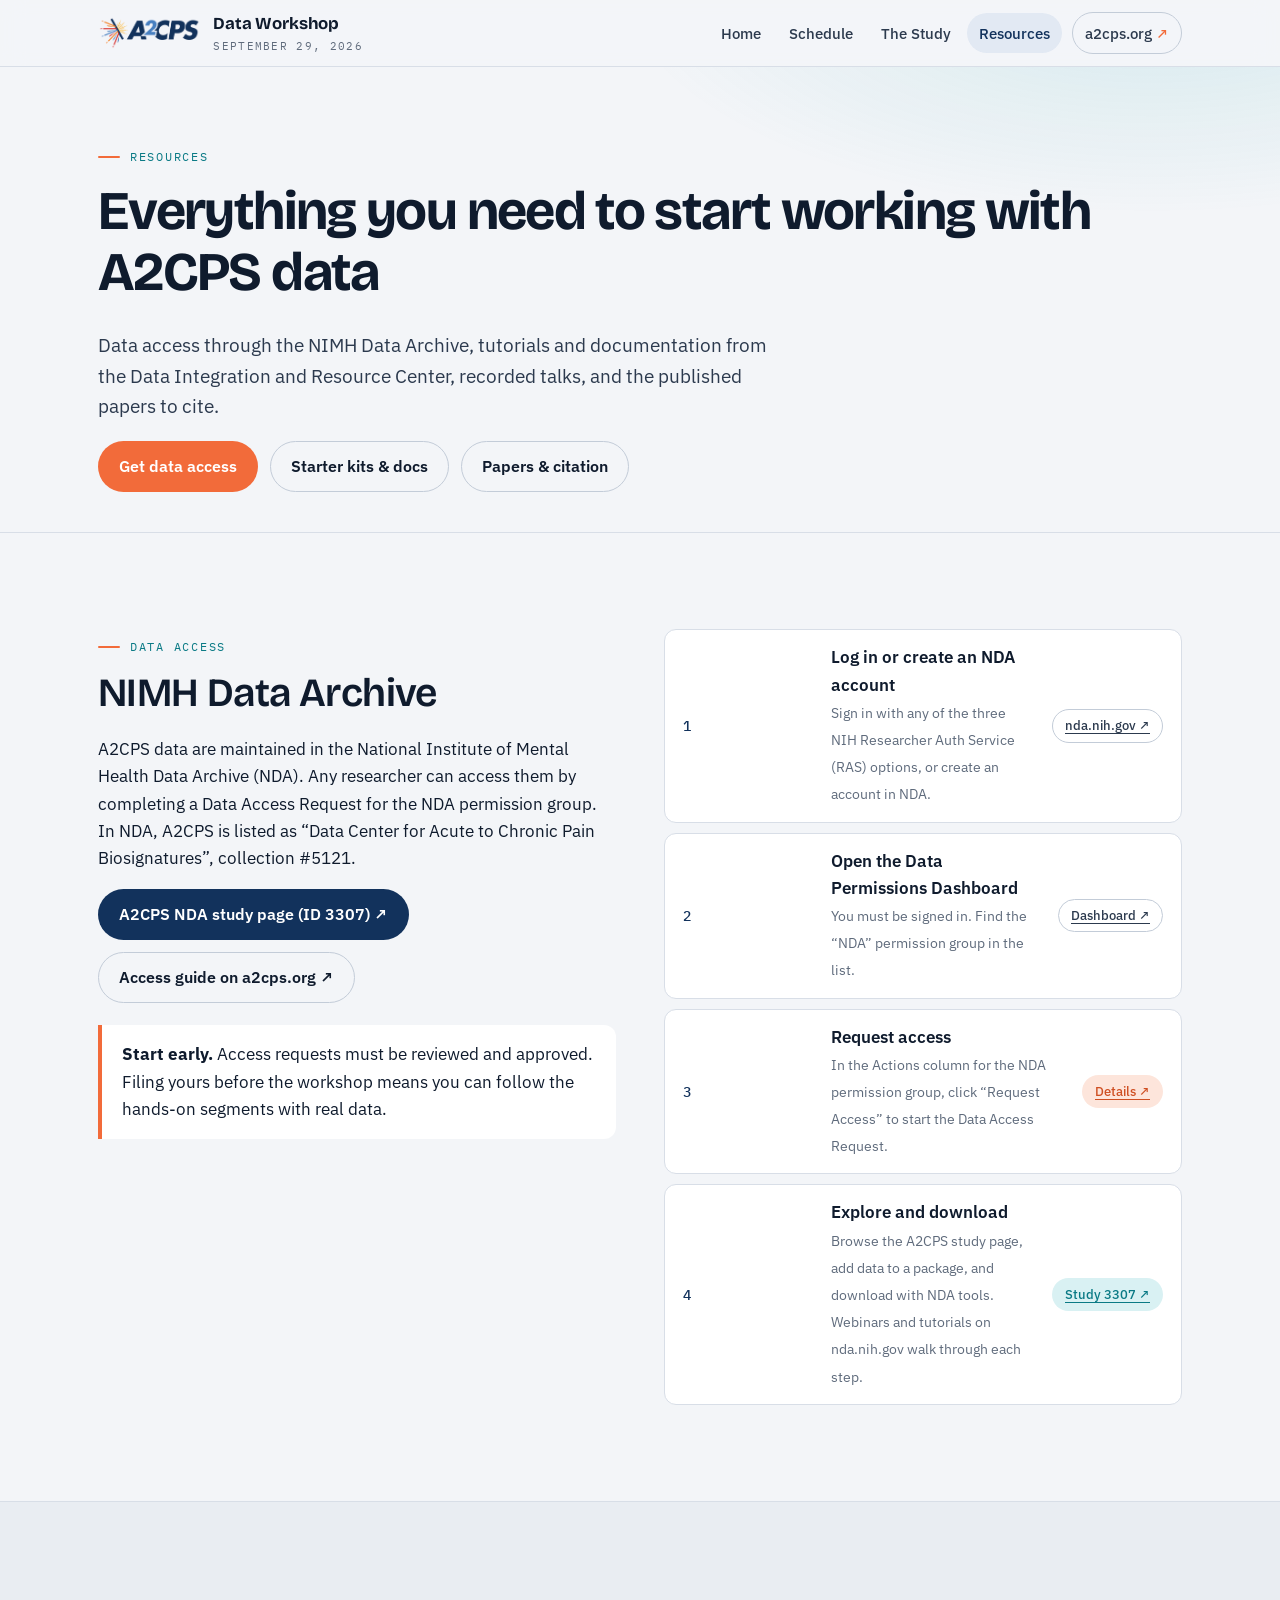
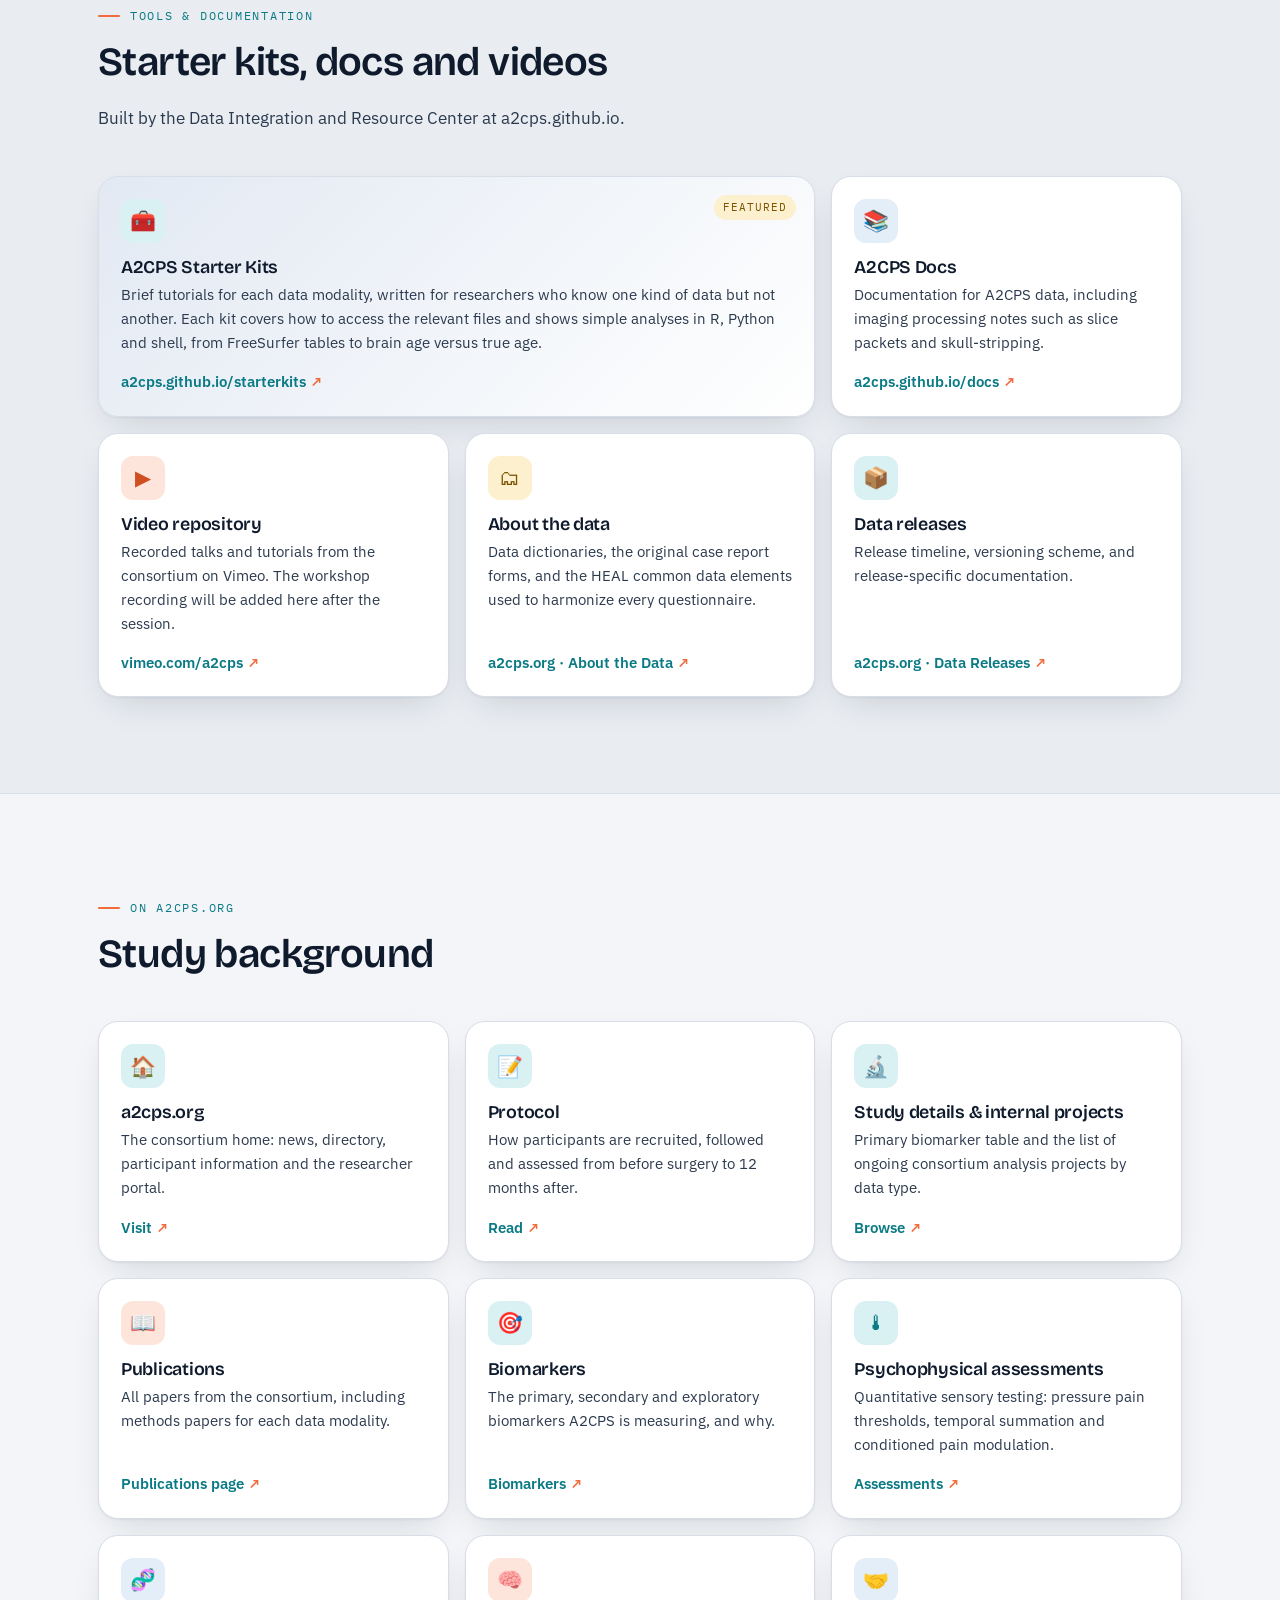
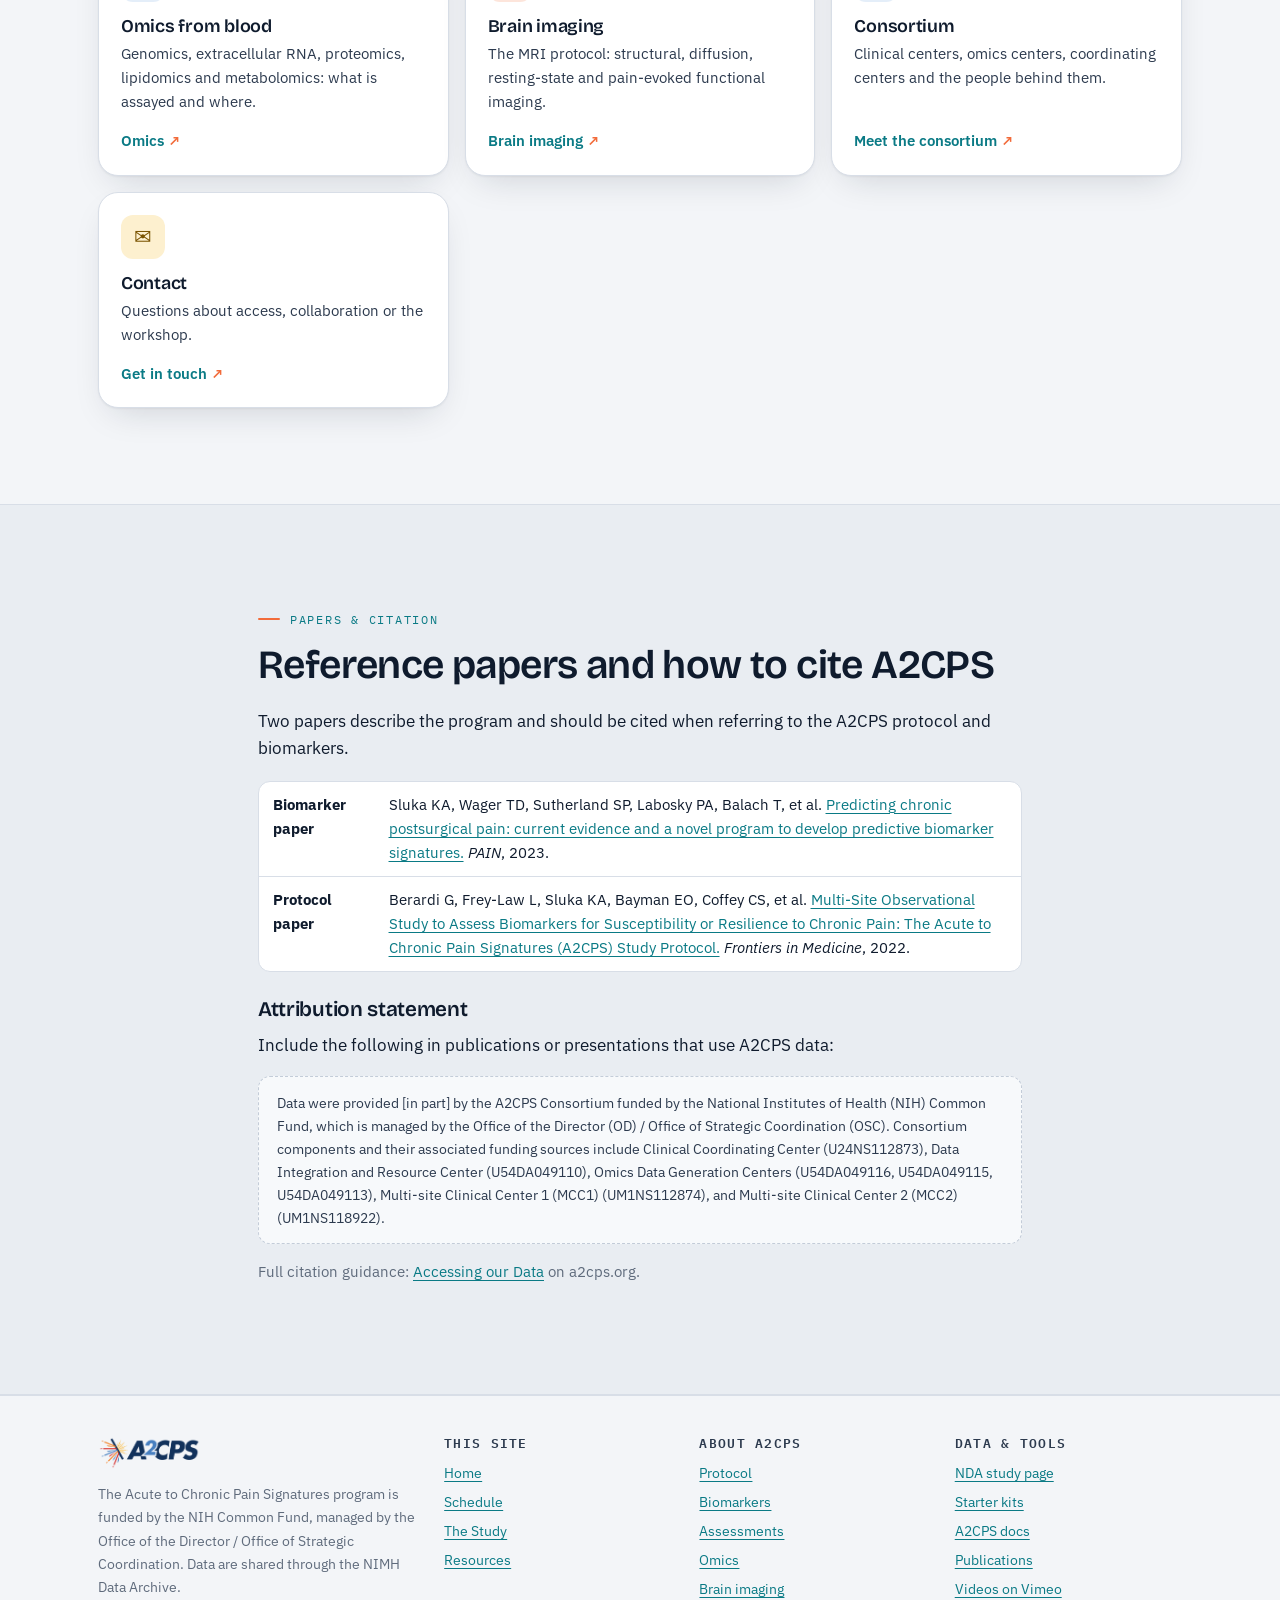
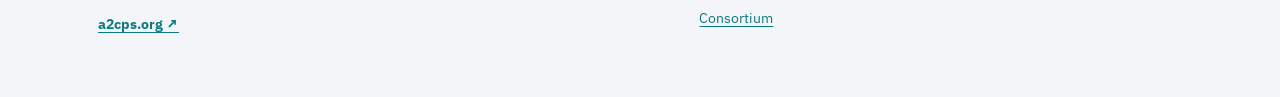
==== commit 5fcfa8d9: "Static logo, lengthwise network flow, more links to a2cps.org Remove the hue-shift/tilt on the logo." ====
--- a/resources.html
+++ b/resources.html
@@ -122,6 +122,10 @@
       <a class="card" href="https://a2cps.org/about/protocol/" target="_blank" rel="noopener"><div class="card__icon">📝</div><h3>Protocol</h3><p>How participants are recruited, followed and assessed from before surgery to 12 months after.</p><span class="cta">Read</span></a>
       <a class="card" href="https://a2cps.org/researchers/a2cps-study-details/" target="_blank" rel="noopener"><div class="card__icon">🔬</div><h3>Study details &amp; internal projects</h3><p>Primary biomarker table and the list of ongoing consortium analysis projects by data type.</p><span class="cta">Browse</span></a>
       <a class="card" href="https://a2cps.org/news/publications/" target="_blank" rel="noopener"><div class="card__icon" style="background:var(--ember-soft); color:var(--ember-deep)">📖</div><h3>Publications</h3><p>All papers from the consortium, including methods papers for each data modality.</p><span class="cta">Publications page</span></a>
+      <a class="card" href="https://a2cps.org/about/biomarkers" target="_blank" rel="noopener"><div class="card__icon">🎯</div><h3>Biomarkers</h3><p>The primary, secondary and exploratory biomarkers A2CPS is measuring, and why.</p><span class="cta">Biomarkers</span></a>
+      <a class="card" href="https://a2cps.org/about/assessments" target="_blank" rel="noopener"><div class="card__icon" style="background:var(--teal-soft); color:var(--teal-deep)">🌡</div><h3>Psychophysical assessments</h3><p>Quantitative sensory testing: pressure pain thresholds, temporal summation and conditioned pain modulation.</p><span class="cta">Assessments</span></a>
+      <a class="card" href="https://a2cps.org/about/omics" target="_blank" rel="noopener"><div class="card__icon" style="background:var(--sky-soft); color:var(--navy)">🧬</div><h3>Omics from blood</h3><p>Genomics, extracellular RNA, proteomics, lipidomics and metabolomics: what is assayed and where.</p><span class="cta">Omics</span></a>
+      <a class="card" href="https://a2cps.org/about/brain-imaging" target="_blank" rel="noopener"><div class="card__icon" style="background:var(--ember-soft); color:var(--ember-deep)">🧠</div><h3>Brain imaging</h3><p>The MRI protocol: structural, diffusion, resting-state and pain-evoked functional imaging.</p><span class="cta">Brain imaging</span></a>
       <a class="card" href="https://a2cps.org/about/consortium" target="_blank" rel="noopener"><div class="card__icon" style="background:var(--sky-soft); color:var(--navy)">🤝</div><h3>Consortium</h3><p>Clinical centers, omics centers, coordinating centers and the people behind them.</p><span class="cta">Meet the consortium</span></a>
       <a class="card" href="https://a2cps.org/contact/" target="_blank" rel="noopener"><div class="card__icon" style="background:var(--gold-soft); color:#7a5300">✉</div><h3>Contact</h3><p>Questions about access, collaboration or the workshop.</p><span class="cta">Get in touch</span></a>
     </div>
@@ -159,6 +163,17 @@
       <ul><li><a href="index.html">Home</a></li><li><a href="schedule.html">Schedule</a></li><li><a href="study.html">The Study</a></li><li><a href="resources.html">Resources</a></li></ul>
     </div>
     <div>
+      <h4>About A2CPS</h4>
+      <ul>
+        <li><a href="https://a2cps.org/about/protocol" target="_blank" rel="noopener">Protocol</a></li>
+        <li><a href="https://a2cps.org/about/biomarkers" target="_blank" rel="noopener">Biomarkers</a></li>
+        <li><a href="https://a2cps.org/about/assessments" target="_blank" rel="noopener">Assessments</a></li>
+        <li><a href="https://a2cps.org/about/omics" target="_blank" rel="noopener">Omics</a></li>
+        <li><a href="https://a2cps.org/about/brain-imaging" target="_blank" rel="noopener">Brain imaging</a></li>
+        <li><a href="https://a2cps.org/about/consortium" target="_blank" rel="noopener">Consortium</a></li>
+      </ul>
+    </div>
+    <div>
       <h4>Data &amp; tools</h4>
       <ul>
         <li><a href="https://nda.nih.gov/study.html?id=3307" target="_blank" rel="noopener">NDA study page</a></li>
--- a/assets/css/site.css
+++ b/assets/css/site.css
@@ -120,7 +120,7 @@
   radial-gradient(1100px 520px at 80% -10%, color-mix(in srgb, var(--teal) 16%, transparent), transparent 60%),
   radial-gradient(900px 500px at -10% 110%, color-mix(in srgb, var(--ember) 14%, transparent), transparent 60%),
   var(--bg); }
-.hero__grid { display: grid; grid-template-columns: 1.15fr .85fr; gap: clamp(24px, 5vw, 64px); align-items: center; position: relative; z-index: 2; }
+.hero__grid { display: grid; grid-template-columns: 1.1fr .9fr; gap: clamp(24px, 5vw, 64px); align-items: center; position: relative; z-index: 2; }
 @media (max-width: 900px) { .hero__grid { grid-template-columns: 1fr; } }
 .hero h1 { margin-bottom: .35em; }
 .hero h1 em { font-style: normal; color: var(--teal-deep); }
@@ -131,12 +131,14 @@
 .hero__meta li:nth-child(2)::before { background: var(--teal); box-shadow: 0 0 0 4px var(--teal-soft); }
 .hero__meta li:nth-child(3)::before { background: var(--gold); box-shadow: 0 0 0 4px var(--gold-soft); }
 .hero__canvas { position: absolute; inset: 0; width: 100%; height: 100%; z-index: 1; pointer-events: none; }
-.logo-stage { position: relative; display: grid; place-items: center; min-height: 340px; perspective: 1200px; cursor: crosshair; }
-.logo-stage__ring { position: absolute; inset: 8% 4%; border-radius: 50%; background: radial-gradient(closest-side, color-mix(in srgb, var(--surface) 92%, transparent), transparent); filter: blur(2px); transition: transform .6s var(--ease); }
-.logo-stage__img { position: relative; width: min(92%, 560px); height: auto; will-change: transform, filter; transition: filter .25s var(--ease), transform .15s ease-out; filter: drop-shadow(0 18px 30px rgba(15,27,45,.18)); }
-.logo-stage__hint { position: absolute; bottom: 2px; left: 50%; transform: translateX(-50%); font-family: var(--mono); font-size: .74rem; letter-spacing: .1em; text-transform: uppercase; color: var(--muted); white-space: nowrap; transition: opacity .4s; }
-.logo-stage.active .logo-stage__hint { opacity: 0; }
-@media (max-width: 900px) { .logo-stage { min-height: 240px; order: -1; } }
+.hero__art { display: grid; gap: 6px; justify-items: center; }
+.logo-stage { position: relative; display: grid; place-items: center; width: min(70%, 380px); }
+.logo-stage__img { width: 100%; height: auto; filter: drop-shadow(0 10px 18px rgba(15,27,45,.14)); }
+.net { position: relative; width: min(100%, 440px); cursor: crosshair; user-select: none; -webkit-user-select: none; }
+.net img { width: 100%; height: auto; display: block; pointer-events: none; }
+.net canvas { position: absolute; inset: 0; width: 100%; height: 100%; pointer-events: none; }
+.net__hint { position: absolute; bottom: -4px; right: 0; font-family: var(--mono); font-size: .72rem; letter-spacing: .1em; text-transform: uppercase; color: var(--muted); opacity: .8; }
+@media (max-width: 900px) { .hero__art { order: -1; } .net { width: min(100%, 360px); } }
 
 /* ---- Highlight tiles ---- */
 .tiles { display: grid; grid-template-columns: repeat(4, 1fr); gap: 16px; }
@@ -149,7 +151,8 @@
 .tile__k small { font-size: 1rem; font-weight: 500; letter-spacing: 0; color: var(--muted); margin-left: 4px; }
 .tile h3 { font-size: 1.08rem; margin-bottom: 6px; }
 .tile p { color: var(--ink-2); font-size: .95rem; margin: 0; }
-.tile a.more { display: inline-block; margin-top: 12px; font-size: .9rem; font-weight: 600; color: var(--accent, var(--teal-deep)); }
+.tile a.more { display: inline-block; margin-top: 12px; margin-right: 12px; font-size: .9rem; font-weight: 600; color: var(--accent, var(--teal-deep)); }
+.tile a.more.ext::after { content: " ↗"; color: var(--ember); }
 
 /* ---- Schedule (compact + full) ---- */
 .sched { list-style: none; margin: 0; padding: 0; display: grid; gap: 10px; }
@@ -194,7 +197,10 @@
 .mod svg { width: 64px; height: 64px; }
 .mod h3 { font-size: 1.1rem; margin-bottom: 4px; }
 .mod p { font-size: .92rem; color: var(--ink-2); margin: 0 0 8px; }
-.mod .n { font-family: var(--mono); font-size: .78rem; color: var(--c); font-weight: 500; }
+.mod .n { font-family: var(--mono); font-size: .78rem; color: var(--c); font-weight: 500; display: block; }
+.mod .more { display: inline-block; margin-top: 8px; font-size: .86rem; font-weight: 600; color: var(--teal-deep); }
+.mod .more::after { content: " ↗"; color: var(--ember); }
+a.mod { color: inherit; }
 
 /* ---- Outline / journey ---- */
 .journey { display: grid; grid-template-columns: repeat(5, 1fr); gap: 14px; counter-reset: step; }
@@ -276,7 +282,8 @@
 
 /* ---- Footer ---- */
 .footer { border-top: 1px solid var(--line); padding: 40px 0 48px; color: var(--muted); font-size: .9rem; }
-.footer__in { display: grid; grid-template-columns: 1.4fr 1fr 1fr; gap: 28px; }
+.footer__in { display: grid; grid-template-columns: 1.4fr 1fr 1fr 1fr; gap: 28px; }
+@media (max-width: 1000px) { .footer__in { grid-template-columns: 1fr 1fr; } }
 @media (max-width: 760px) { .footer__in { grid-template-columns: 1fr; } }
 .footer h4 { font-size: .8rem; font-family: var(--mono); letter-spacing: .1em; text-transform: uppercase; color: var(--ink-2); margin-bottom: 10px; }
 .footer ul { list-style: none; margin: 0; padding: 0; display: grid; gap: 6px; }
